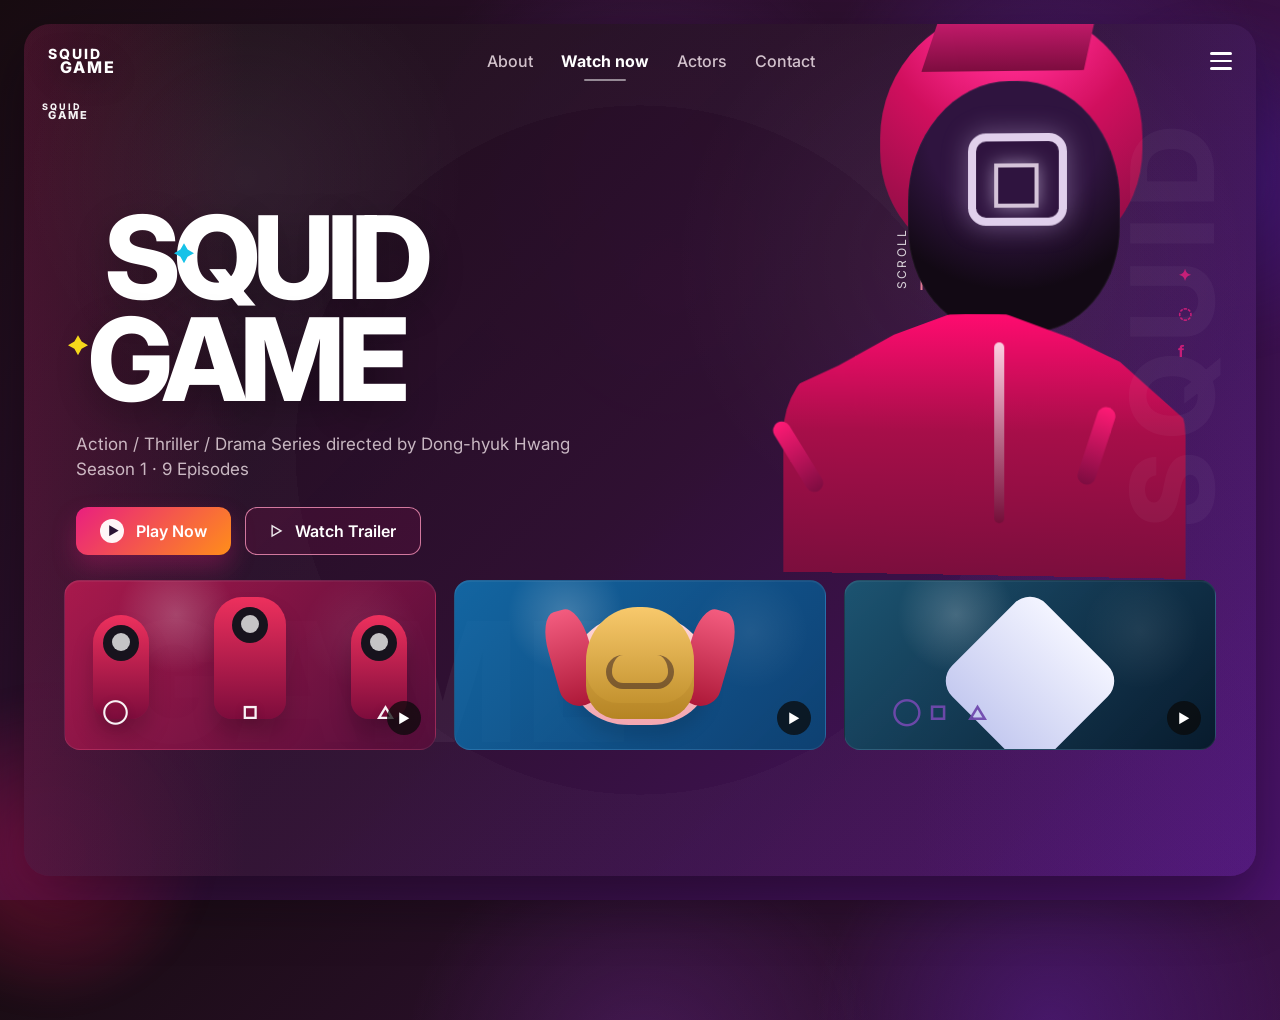
==== Assignments/assignment 3/Easy/index.html @ 91930a3f "Add assignment pages" ====
<!DOCTYPE html>
<html lang="en">
<head>
  <meta charset="UTF-8" />
  <meta name="viewport" content="width=device-width, initial-scale=1.0" />
  <title>Squid Game Landing Page</title>
  <link rel="preconnect" href="https://fonts.googleapis.com">
  <link rel="preconnect" href="https://fonts.gstatic.com" crossorigin>
  <link href="https://fonts.googleapis.com/css2?family=Inter:wght@400;500;600;700;800&display=swap" rel="stylesheet">
  <link rel="stylesheet" href="./style.css" />
</head>
<body>
  <main class="page">
    <div class="ambient ambient-left"></div>
    <div class="ambient ambient-right"></div>
    <div class="ambient ambient-center"></div>

    <section class="hero-shell">
      <header class="topbar">
        <div class="brand-mark" aria-label="Squid Game logo">
          <span>SQUID</span>
          <span>GAME</span>
        </div>

        <nav class="nav">
          <a href="#">About</a>
          <a href="#" class="active">Watch now</a>
          <a href="#">Actors</a>
          <a href="#">Contact</a>
        </nav>

        <button class="menu-btn" aria-label="Menu">
          <span></span>
          <span></span>
          <span></span>
        </button>
      </header>

      <section class="hero">
        <div class="hero-copy">
          <div class="mini-logo" aria-hidden="true">
            <span>SQUID</span>
            <span>GAME</span>
          </div>

          <h1 class="title">
            <span>Squid</span>
            <span>Game</span>
          </h1>

          <p class="meta">
            Action / Thriller / Drama Series directed by Dong-hyuk Hwang
            <br />
            Season 1 · 9 Episodes
          </p>

          <div class="actions">
            <a class="btn btn-primary" href="#">
              <span class="play">▶</span>
              Play Now
            </a>
            <a class="btn btn-secondary" href="#">
              <span class="tri">▷</span>
              Watch Trailer
            </a>
          </div>
        </div>

        <div class="hero-visual">
          <div class="scroll-note">
            <span>SCROLL</span>
            <div class="scroll-line"></div>
          </div>

          <div class="hero-art" aria-hidden="true">
            <div class="hood"></div>
            <div class="hood-top"></div>
            <div class="head"></div>
            <div class="visor"></div>
            <div class="mask-square"></div>
            <div class="jacket"></div>
            <div class="zipper"></div>
            <div class="glove glove-left"></div>
            <div class="glove glove-right"></div>
          </div>

          <div class="side-word">SQUID</div>

          <ul class="socials" aria-label="Social links">
            <li>✦</li>
            <li>◌</li>
            <li>f</li>
          </ul>
        </div>
      </section>

      <section class="thumbs">
        <article class="thumb-card t1">
          <div class="thumb-art guards-art" aria-hidden="true">
            <div class="guard guard-left"></div>
            <div class="guard guard-center"></div>
            <div class="guard guard-right"></div>
            <div class="symbol symbol-left">◯</div>
            <div class="symbol symbol-center">□</div>
            <div class="symbol symbol-right">△</div>
          </div>
          <button class="thumb-play" aria-label="Play preview">▶</button>
        </article>

        <article class="thumb-card t2">
          <div class="thumb-art doll-art" aria-hidden="true">
            <div class="doll-head"></div>
            <div class="doll-hair doll-hair-left"></div>
            <div class="doll-hair doll-hair-right"></div>
            <div class="doll-body"></div>
            <div class="doll-face"></div>
          </div>
          <button class="thumb-play" aria-label="Play preview">▶</button>
        </article>

        <article class="thumb-card t3">
          <div class="thumb-art card-art" aria-hidden="true">
            <div class="card-shape"></div>
            <div class="card-symbol circle">◯</div>
            <div class="card-symbol square">□</div>
            <div class="card-symbol triangle">△</div>
          </div>
          <button class="thumb-play" aria-label="Play preview">▶</button>
        </article>
      </section>
    </section>
  </main>
</body>
</html>
---- Assignments/assignment 3/Easy/style.css ----
* {
  margin: 0;
  padding: 0;
  box-sizing: border-box;
  font-family: "Inter", sans-serif;
}

:root {
  --bg-1: #1d1117;
  --bg-2: #2a1630;
  --bg-3: #43135e;
  --accent: #e91f7f;
  --accent-2: #ff8e1a;
  --text: #f7e8ef;
  --muted: rgba(255, 242, 247, 0.74);
  --panel: rgba(118, 21, 61, 0.56);
  --panel-border: rgba(255, 255, 255, 0.08);
}

body {
  min-height: 100vh;
  background:
    radial-gradient(circle at 50% 18%, rgba(132, 48, 182, 0.28), transparent 24%),
    radial-gradient(circle at 82% 14%, rgba(84, 29, 138, 0.56), transparent 18%),
    linear-gradient(135deg, #180c11 0%, #2f1032 42%, #4d136f 100%);
  overflow-x: hidden;
  color: var(--text);
}

.page {
  position: relative;
  min-height: 100vh;
  padding: 24px;
  display: flex;
  justify-content: center;
}

.hero-shell {
  position: relative;
  width: min(100%, 1440px);
  min-height: calc(100vh - 48px);
  padding: 18px 18px 28px;
  border-radius: 26px;
  overflow: hidden;
  background:
    radial-gradient(circle at 18% 18%, rgba(255, 255, 255, 0.06), transparent 18%),
    radial-gradient(circle at 76% 28%, rgba(255, 255, 255, 0.05), transparent 26%),
    linear-gradient(135deg, rgba(24, 12, 17, 0.92), rgba(47, 16, 50, 0.94) 52%, rgba(77, 19, 111, 0.94));
  box-shadow: 0 24px 60px rgba(8, 3, 10, 0.42);
}

.hero-shell::before {
  content: "";
  position: absolute;
  inset: 0;
  background:
    linear-gradient(90deg, rgba(233, 31, 127, 0.18), transparent 18%, transparent 72%, rgba(93, 36, 168, 0.2)),
    radial-gradient(circle at 50% 50%, transparent 0 46%, rgba(255, 255, 255, 0.02) 46% 100%);
  pointer-events: none;
}

.hero-shell::after {
  content: "GAME";
  position: absolute;
  left: 7%;
  bottom: 11%;
  color: rgba(255, 255, 255, 0.05);
  font-size: clamp(6rem, 13vw, 12rem);
  font-weight: 800;
  letter-spacing: 0.05em;
  pointer-events: none;
}

.ambient {
  position: absolute;
  border-radius: 50%;
  filter: blur(10px);
  pointer-events: none;
}

.ambient-left {
  width: 340px;
  height: 340px;
  left: -120px;
  bottom: -120px;
  background: radial-gradient(circle, rgba(230, 21, 100, 0.42), transparent 66%);
}

.ambient-right {
  width: 360px;
  height: 360px;
  right: -120px;
  top: 0;
  background: radial-gradient(circle, rgba(80, 32, 184, 0.45), transparent 68%);
}

.ambient-center {
  width: 260px;
  height: 260px;
  left: 42%;
  top: 18%;
  background: radial-gradient(circle, rgba(255, 95, 170, 0.12), transparent 68%);
}

.topbar {
  position: relative;
  z-index: 3;
  display: flex;
  align-items: center;
  justify-content: space-between;
  gap: 18px;
  padding: 2px 6px 0;
}

.brand-mark {
  display: flex;
  flex-direction: column;
  align-items: flex-start;
  line-height: 0.9;
  color: #fff;
  font-weight: 800;
  letter-spacing: 0.12em;
  text-transform: uppercase;
  filter: drop-shadow(0 8px 12px rgba(0, 0, 0, 0.28));
}

.brand-mark span:nth-child(1) {
  font-size: 14px;
}

.brand-mark span:nth-child(2) {
  font-size: 16px;
  margin-left: 12px;
}

.nav {
  display: flex;
  align-items: center;
  gap: 28px;
}

.nav a {
  color: rgba(247, 232, 239, 0.82);
  text-decoration: none;
  font-size: 16px;
  font-weight: 500;
  position: relative;
}

.nav a.active {
  color: #fff;
  font-weight: 700;
}

.nav a.active::after {
  content: "";
  position: absolute;
  left: 50%;
  bottom: -10px;
  width: 42px;
  height: 2px;
  transform: translateX(-50%);
  background: rgba(255, 255, 255, 0.5);
  border-radius: 999px;
}

.menu-btn {
  width: 46px;
  height: 34px;
  display: flex;
  flex-direction: column;
  justify-content: center;
  gap: 5px;
  border: none;
  background: transparent;
  cursor: pointer;
}

.menu-btn span {
  display: block;
  width: 22px;
  height: 2.5px;
  margin-left: auto;
  border-radius: 999px;
  background: #fff;
}

.hero {
  position: relative;
  z-index: 2;
  margin-top: 18px;
  display: flex;
  align-items: center;
  justify-content: space-between;
  gap: 24px;
  min-height: 470px;
}

.hero-copy {
  position: relative;
  width: min(100%, 560px);
  padding-left: 34px;
  padding-top: 22px;
}

.mini-logo {
  position: absolute;
  top: -4px;
  left: 0;
  display: flex;
  flex-direction: column;
  align-items: flex-start;
  color: #fff;
  line-height: 0.85;
  font-weight: 800;
  letter-spacing: 0.12em;
  text-transform: uppercase;
  opacity: 0.94;
}

.mini-logo span:nth-child(1) {
  font-size: 9px;
}

.mini-logo span:nth-child(2) {
  font-size: 11px;
  margin-left: 6px;
}

.title {
  position: relative;
  margin-top: 78px;
  display: flex;
  flex-direction: column;
  font-size: clamp(4.8rem, 9vw, 8.1rem);
  line-height: 0.88;
  font-weight: 800;
  letter-spacing: -0.06em;
  text-transform: uppercase;
  color: #fff;
  text-shadow: 0 10px 34px rgba(0, 0, 0, 0.28);
}

.title::before {
  content: "";
  position: absolute;
  left: 98px;
  top: 36px;
  width: 20px;
  height: 20px;
  border-radius: 6px;
  background: #16c2e8;
  clip-path: polygon(50% 0%, 68% 32%, 100% 50%, 68% 68%, 50% 100%, 32% 68%, 0% 50%, 32% 32%);
}

.title::after {
  content: "";
  position: absolute;
  left: -8px;
  top: 128px;
  width: 20px;
  height: 20px;
  border-radius: 6px;
  background: #f5d71b;
  clip-path: polygon(50% 0%, 68% 32%, 100% 50%, 68% 68%, 50% 100%, 32% 68%, 0% 50%, 32% 32%);
}

.title span:nth-child(1) {
  padding-left: 28px;
}

.title span:nth-child(2) {
  padding-left: 12px;
}

.meta {
  margin-top: 22px;
  color: var(--muted);
  font-size: 17px;
  line-height: 1.5;
  max-width: 520px;
}

.actions {
  margin-top: 24px;
  display: flex;
  align-items: center;
  gap: 14px;
}

.btn {
  display: inline-flex;
  align-items: center;
  justify-content: center;
  gap: 12px;
  height: 48px;
  padding: 0 24px;
  border-radius: 12px;
  text-decoration: none;
  font-size: 16px;
  font-weight: 600;
  transition: transform 0.2s ease, box-shadow 0.2s ease, background 0.2s ease;
}

.btn:hover {
  transform: translateY(-1px);
}

.btn-primary {
  color: #fff;
  background: linear-gradient(135deg, var(--accent), var(--accent-2));
  box-shadow: 0 12px 24px rgba(233, 31, 127, 0.28);
}

.btn-secondary {
  color: #fff;
  border: 1px solid rgba(227, 132, 170, 0.9);
  background: rgba(132, 18, 80, 0.22);
}

.play {
  display: inline-grid;
  place-items: center;
  width: 24px;
  height: 24px;
  border-radius: 50%;
  background: rgba(255, 255, 255, 0.95);
  color: #2b1334;
  font-size: 12px;
  padding-left: 2px;
}

.tri {
  font-size: 14px;
  opacity: 0.9;
}

.hero-visual {
  position: relative;
  flex: 1;
  min-height: 470px;
}

.hero-art {
  position: absolute;
  right: 8px;
  bottom: -8px;
  width: min(52vw, 630px);
  height: min(56vw, 620px);
  transform: perspective(1200px) rotateY(-4deg);
}

.hood {
  position: absolute;
  right: 90px;
  top: 54px;
  width: 260px;
  height: 260px;
  border-radius: 50% 50% 45% 45%;
  background: radial-gradient(circle at 50% 0%, #ff2a90 0 18%, #d10f5e 45%, #7b0d3d 100%);
}

.hood-top {
  position: absolute;
  right: 132px;
  top: 36px;
  width: 192px;
  height: 82px;
  border-radius: 50% 50% 18px 18px;
  background: linear-gradient(180deg, #f32488, #7d0c3f);
  clip-path: polygon(8% 100%, 20% 16%, 42% 0%, 62% 10%, 84% 0%, 100% 14%, 92% 100%);
}

.head {
  position: absolute;
  right: 112px;
  top: 128px;
  width: 210px;
  height: 250px;
  border-radius: 48% 48% 42% 42%;
  background: radial-gradient(circle at 50% 20%, #2f143f 0 38%, #120914 70%);
  box-shadow: inset 0 0 0 1px rgba(255, 255, 255, 0.04);
}

.visor {
  position: absolute;
  right: 164px;
  top: 180px;
  width: 98px;
  height: 92px;
  border-radius: 18px;
  border: 8px solid rgba(244, 229, 255, 0.9);
  box-shadow: 0 0 26px rgba(228, 208, 255, 0.35);
}

.mask-square {
  position: absolute;
  right: 192px;
  top: 210px;
  width: 44px;
  height: 44px;
  border: 4px solid rgba(255, 241, 255, 0.8);
  box-shadow: 0 0 18px rgba(235, 218, 255, 0.55);
}

.jacket {
  position: absolute;
  right: 48px;
  bottom: 0;
  width: 400px;
  height: 260px;
  background: linear-gradient(180deg, #ff0b6f 0%, #a70e49 45%, #7b0e3d 100%);
  border-radius: 46% 46% 0 0;
  clip-path: polygon(0 30%, 14% 20%, 28% 8%, 42% 0, 56% 0, 72% 9%, 84% 18%, 100% 40%, 100% 100%, 0 100%);
}

.zipper {
  position: absolute;
  right: 226px;
  bottom: 52px;
  width: 10px;
  height: 180px;
  background: linear-gradient(180deg, rgba(255, 255, 255, 0.8), rgba(20, 12, 20, 0.2));
  border-radius: 999px;
}

.glove {
  position: absolute;
  width: 18px;
  height: 80px;
  background: linear-gradient(180deg, #ff1a75, #7d0c40);
  border-radius: 999px;
}

.glove-left {
  left: 188px;
  bottom: 76px;
  transform: rotate(-32deg);
}

.glove-right {
  right: 126px;
  bottom: 90px;
  transform: rotate(18deg);
}

.scroll-note {
  position: absolute;
  left: 46%;
  top: 28%;
  display: flex;
  align-items: center;
  gap: 12px;
  transform: translateX(-50%);
}

.scroll-note span {
  writing-mode: vertical-rl;
  transform: rotate(180deg);
  color: rgba(255, 255, 255, 0.8);
  font-size: 12px;
  letter-spacing: 0.18em;
}

.scroll-line {
  width: 2px;
  height: 62px;
  background: linear-gradient(180deg, rgba(255, 255, 255, 0.18), rgba(255, 136, 160, 0.9));
}

.side-word {
  position: absolute;
  right: -4px;
  top: 18px;
  writing-mode: vertical-rl;
  transform: rotate(180deg);
  font-size: clamp(4rem, 9vw, 9rem);
  font-weight: 800;
  letter-spacing: 0.1em;
  color: rgba(255, 255, 255, 0.04);
  user-select: none;
}

.socials {
  position: absolute;
  right: 46px;
  top: 36%;
  list-style: none;
  display: flex;
  flex-direction: column;
  gap: 18px;
  color: rgba(233, 31, 127, 0.78);
  font-size: 16px;
  font-weight: 700;
}

.thumbs {
  position: relative;
  z-index: 3;
  margin-top: 14px;
  display: flex;
  gap: 18px;
  padding: 0 22px;
}

.thumb-card {
  position: relative;
  flex: 1;
  min-height: 170px;
  border-radius: 16px;
  overflow: hidden;
  background: linear-gradient(135deg, rgba(255, 255, 255, 0.09), rgba(255, 255, 255, 0.02));
  border: 1px solid rgba(255, 255, 255, 0.08);
  box-shadow: inset 0 1px 0 rgba(255, 255, 255, 0.05);
}

.thumb-card::before {
  content: "";
  position: absolute;
  inset: 0;
  background:
    radial-gradient(circle at 30% 20%, rgba(255, 255, 255, 0.2), transparent 20%),
    radial-gradient(circle at 80% 30%, rgba(255, 255, 255, 0.07), transparent 18%);
}

.thumb-art {
  position: absolute;
  inset: 0;
}

.guards-art {
  display: flex;
  align-items: flex-end;
  justify-content: space-between;
  padding: 28px 28px 30px;
}

.guard {
  position: relative;
  width: 56px;
  height: 104px;
  border-radius: 28px 28px 18px 18px;
  background: linear-gradient(180deg, #ed305d, #7d0c3c);
  box-shadow: 0 16px 22px rgba(0, 0, 0, 0.18);
}

.guard::before {
  content: "";
  position: absolute;
  top: 10px;
  left: 50%;
  width: 36px;
  height: 36px;
  transform: translateX(-50%);
  border-radius: 50%;
  background: #17131d;
}

.guard::after {
  content: "";
  position: absolute;
  left: 50%;
  top: 18px;
  width: 18px;
  height: 18px;
  transform: translateX(-50%);
  border-radius: 50%;
  background: rgba(255, 255, 255, 0.75);
}

.guard-center {
  width: 72px;
  height: 122px;
}

.symbol {
  position: absolute;
  bottom: 26px;
  font-size: 18px;
  font-weight: 800;
  color: rgba(255, 255, 255, 0.95);
  text-shadow: 0 2px 8px rgba(0, 0, 0, 0.22);
}

.symbol-left {
  left: 38px;
}

.symbol-center {
  left: 50%;
  transform: translateX(-50%);
}

.symbol-right {
  right: 40px;
}

.doll-art {
  display: grid;
  place-items: center;
}

.doll-body {
  position: absolute;
  bottom: 30px;
  width: 108px;
  height: 112px;
  border-radius: 48% 48% 30% 30%;
  background: linear-gradient(180deg, #f8c96c, #bb8a26);
  box-shadow: inset 0 -16px 0 rgba(136, 95, 20, 0.12);
}

.doll-head {
  position: absolute;
  top: 32px;
  width: 136px;
  height: 112px;
  border-radius: 50% 50% 42% 42%;
  background: linear-gradient(180deg, #ffd9d9, #f3a6b0);
  box-shadow: 0 12px 18px rgba(0, 0, 0, 0.12);
}

.doll-hair {
  position: absolute;
  top: 28px;
  width: 42px;
  height: 98px;
  background: linear-gradient(180deg, #f35c7f, #ad1838);
  border-radius: 50% 50% 28px 28px;
}

.doll-hair-left {
  left: 96px;
  transform: rotate(-16deg);
}

.doll-hair-right {
  right: 96px;
  transform: rotate(16deg);
}

.doll-face {
  position: absolute;
  top: 74px;
  width: 68px;
  height: 34px;
  border-radius: 999px;
  border: 6px solid rgba(45, 24, 33, 0.5);
  border-top: 0;
}

.card-art {
  display: grid;
  place-items: center;
}

.card-shape {
  position: absolute;
  width: 132px;
  height: 132px;
  border-radius: 22px;
  background: linear-gradient(180deg, #f3f4ff, #c5caf0);
  transform: rotate(45deg);
  top: 34px;
}

.card-symbol {
  position: absolute;
  font-size: 20px;
  font-weight: 800;
  color: rgba(112, 73, 173, 0.95);
}

.card-symbol.circle {
  top: 120px;
  left: 48px;
}

.card-symbol.square {
  top: 120px;
  left: 84px;
}

.card-symbol.triangle {
  top: 120px;
  left: 122px;
}

.t1 {
  background: linear-gradient(135deg, rgba(191, 27, 82, 0.82), rgba(87, 13, 59, 0.9));
}

.t2 {
  background: linear-gradient(135deg, rgba(12, 126, 194, 0.78), rgba(8, 71, 119, 0.88));
}

.t3 {
  background: linear-gradient(135deg, rgba(24, 95, 121, 0.86), rgba(2, 27, 39, 0.92));
}

.thumb-play {
  position: absolute;
  right: 14px;
  bottom: 14px;
  width: 34px;
  height: 34px;
  border: none;
  border-radius: 50%;
  background: rgba(10, 10, 10, 0.74);
  color: #fff;
  font-size: 13px;
}

@media (max-width: 1200px) {
  .hero {
    flex-direction: column;
    align-items: stretch;
  }

  .hero-copy {
    width: 100%;
  }

  .hero-visual {
    min-height: 420px;
  }

  .scroll-note {
    left: 50%;
    top: 12%;
  }
}

@media (max-width: 860px) {
  .page {
    padding: 12px;
  }

  .hero-shell {
    min-height: calc(100vh - 24px);
    padding: 14px 12px 18px;
    border-radius: 22px;
  }

  .topbar {
    flex-wrap: wrap;
    justify-content: center;
  }

  .nav {
    order: 3;
    width: 100%;
    justify-content: center;
    gap: 18px;
    flex-wrap: wrap;
  }

  .brand-mark {
    width: 64px;
  }

  .hero-copy {
    padding-left: 0;
  }

  .mini-logo {
    position: static;
    margin-bottom: 10px;
  }

  .title {
    margin-top: 10px;
    font-size: clamp(3.8rem, 20vw, 5.2rem);
  }

  .meta {
    font-size: 14px;
  }

  .actions {
    flex-direction: column;
    align-items: stretch;
  }

  .btn {
    width: 100%;
  }

  .hero-visual {
    min-height: 360px;
  }

  .hero-art {
    width: 100%;
    height: 360px;
    transform: none;
  }

  .hood {
    right: 18%;
    top: 30px;
    width: 200px;
    height: 200px;
  }

  .hood-top {
    right: 24%;
    top: 18px;
  }

  .head {
    right: 16%;
    top: 96px;
  }

  .jacket {
    right: 0;
    width: 360px;
  }

  .glove-left {
    left: 28%;
  }

  .glove-right {
    right: 18%;
  }

  .socials {
    right: 10px;
  }

  .thumbs {
    flex-direction: column;
    padding: 0;
  }

  .thumb-card {
    min-height: 140px;
  }
}
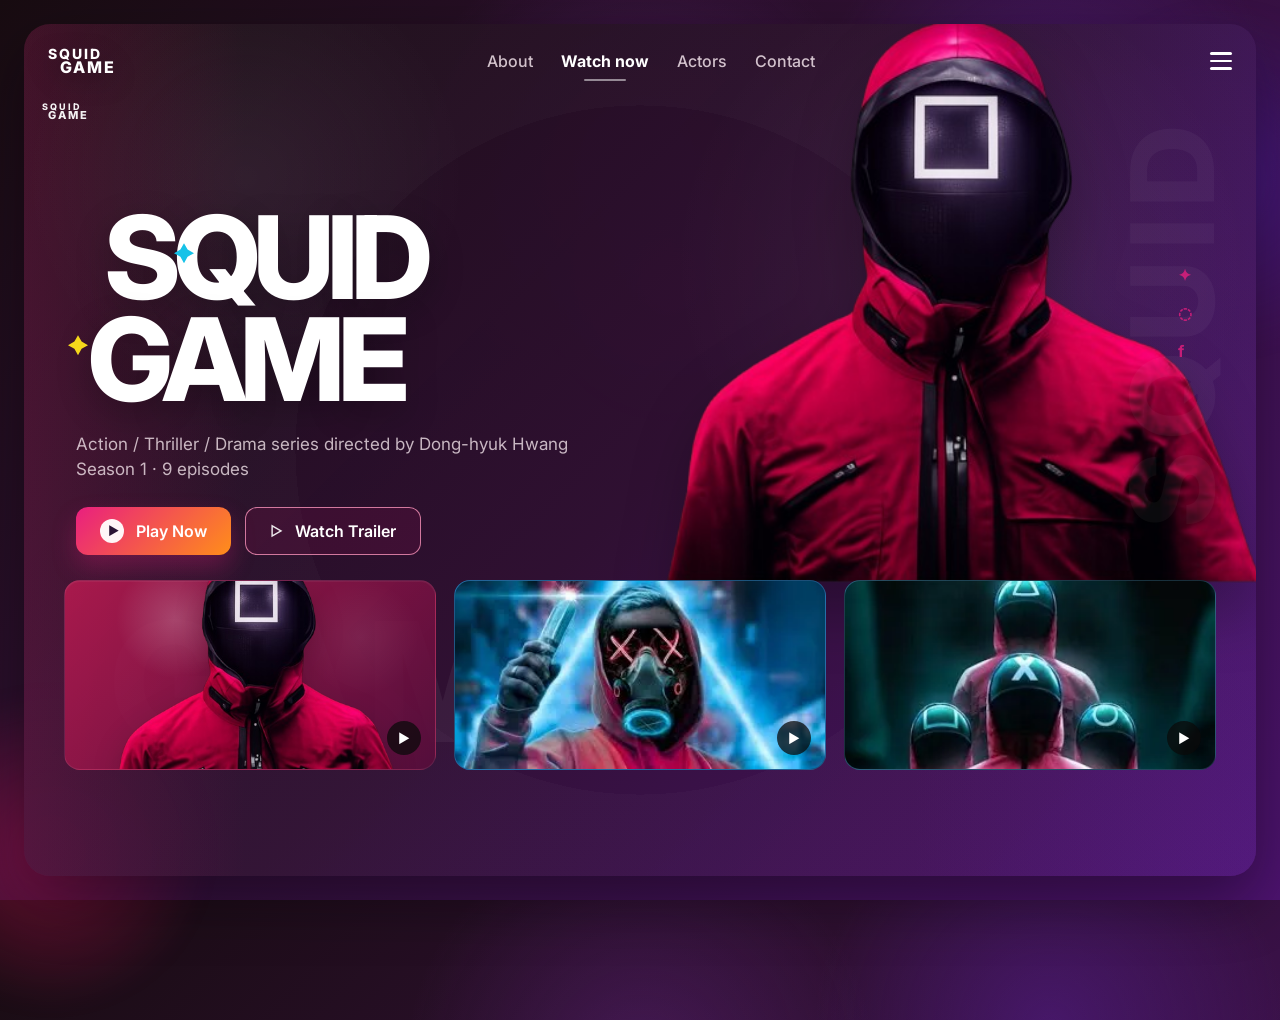
==== commit 5984661f: "Update assignment 3 assets and icons" ====
--- a/Assignments/assignment 3/Easy/index.html
+++ b/Assignments/assignment 3/Easy/index.html
@@ -49,9 +49,9 @@
           </h1>
 
           <p class="meta">
-            Action / Thriller / Drama Series directed by Dong-hyuk Hwang
+            Action / Thriller / Drama series directed by Dong-hyuk Hwang
             <br />
-            Season 1 · 9 Episodes
+            Season 1 · 9 episodes
           </p>
 
           <div class="actions">
@@ -72,17 +72,11 @@
             <div class="scroll-line"></div>
           </div>
 
-          <div class="hero-art" aria-hidden="true">
-            <div class="hood"></div>
-            <div class="hood-top"></div>
-            <div class="head"></div>
-            <div class="visor"></div>
-            <div class="mask-square"></div>
-            <div class="jacket"></div>
-            <div class="zipper"></div>
-            <div class="glove glove-left"></div>
-            <div class="glove glove-right"></div>
-          </div>
+          <img
+            class="hero-image"
+            src="./img/hero-section.png"
+            alt="Squid Game masked guard"
+          />
 
           <div class="side-word">SQUID</div>
 
@@ -96,35 +90,17 @@
 
       <section class="thumbs">
         <article class="thumb-card t1">
-          <div class="thumb-art guards-art" aria-hidden="true">
-            <div class="guard guard-left"></div>
-            <div class="guard guard-center"></div>
-            <div class="guard guard-right"></div>
-            <div class="symbol symbol-left">◯</div>
-            <div class="symbol symbol-center">□</div>
-            <div class="symbol symbol-right">△</div>
-          </div>
+          <img class="thumb-image" src="./img/hero-section.png" alt="Squid Game masked guard">
           <button class="thumb-play" aria-label="Play preview">▶</button>
         </article>
 
         <article class="thumb-card t2">
-          <div class="thumb-art doll-art" aria-hidden="true">
-            <div class="doll-head"></div>
-            <div class="doll-hair doll-hair-left"></div>
-            <div class="doll-hair doll-hair-right"></div>
-            <div class="doll-body"></div>
-            <div class="doll-face"></div>
-          </div>
+          <img class="thumb-image" src="./img/image.png" alt="Squid Game guard with mask">
           <button class="thumb-play" aria-label="Play preview">▶</button>
         </article>
 
         <article class="thumb-card t3">
-          <div class="thumb-art card-art" aria-hidden="true">
-            <div class="card-shape"></div>
-            <div class="card-symbol circle">◯</div>
-            <div class="card-symbol square">□</div>
-            <div class="card-symbol triangle">△</div>
-          </div>
+          <img class="thumb-image" src="./img/multiple-members-squid_game.png" alt="Squid Game group">
           <button class="thumb-play" aria-label="Play preview">▶</button>
         </article>
       </section>
--- a/Assignments/assignment 3/Easy/style.css
+++ b/Assignments/assignment 3/Easy/style.css
@@ -341,6 +341,16 @@
   min-height: 470px;
 }
 
+.hero-image {
+  position: absolute;
+  left: 52%;
+  bottom: -18px;
+  width: min(58vw, 720px);
+  max-width: none;
+  transform: translateX(-50%);
+  filter: drop-shadow(0 30px 28px rgba(0, 0, 0, 0.26));
+}
+
 .hero-art {
   position: absolute;
   right: 8px;
@@ -506,7 +516,7 @@
 .thumb-card {
   position: relative;
   flex: 1;
-  min-height: 170px;
+  min-height: 190px;
   border-radius: 16px;
   overflow: hidden;
   background: linear-gradient(135deg, rgba(255, 255, 255, 0.09), rgba(255, 255, 255, 0.02));
@@ -526,6 +536,15 @@
 .thumb-art {
   position: absolute;
   inset: 0;
+}
+
+.thumb-image {
+  position: absolute;
+  inset: 0;
+  width: 100%;
+  height: 100%;
+  object-fit: cover;
+  filter: drop-shadow(0 12px 14px rgba(0, 0, 0, 0.18));
 }
 
 .guards-art {
@@ -790,6 +809,11 @@
     min-height: 360px;
   }
 
+  .hero-image {
+    left: 50%;
+    width: min(92vw, 560px);
+  }
+
   .hero-art {
     width: 100%;
     height: 360px;
